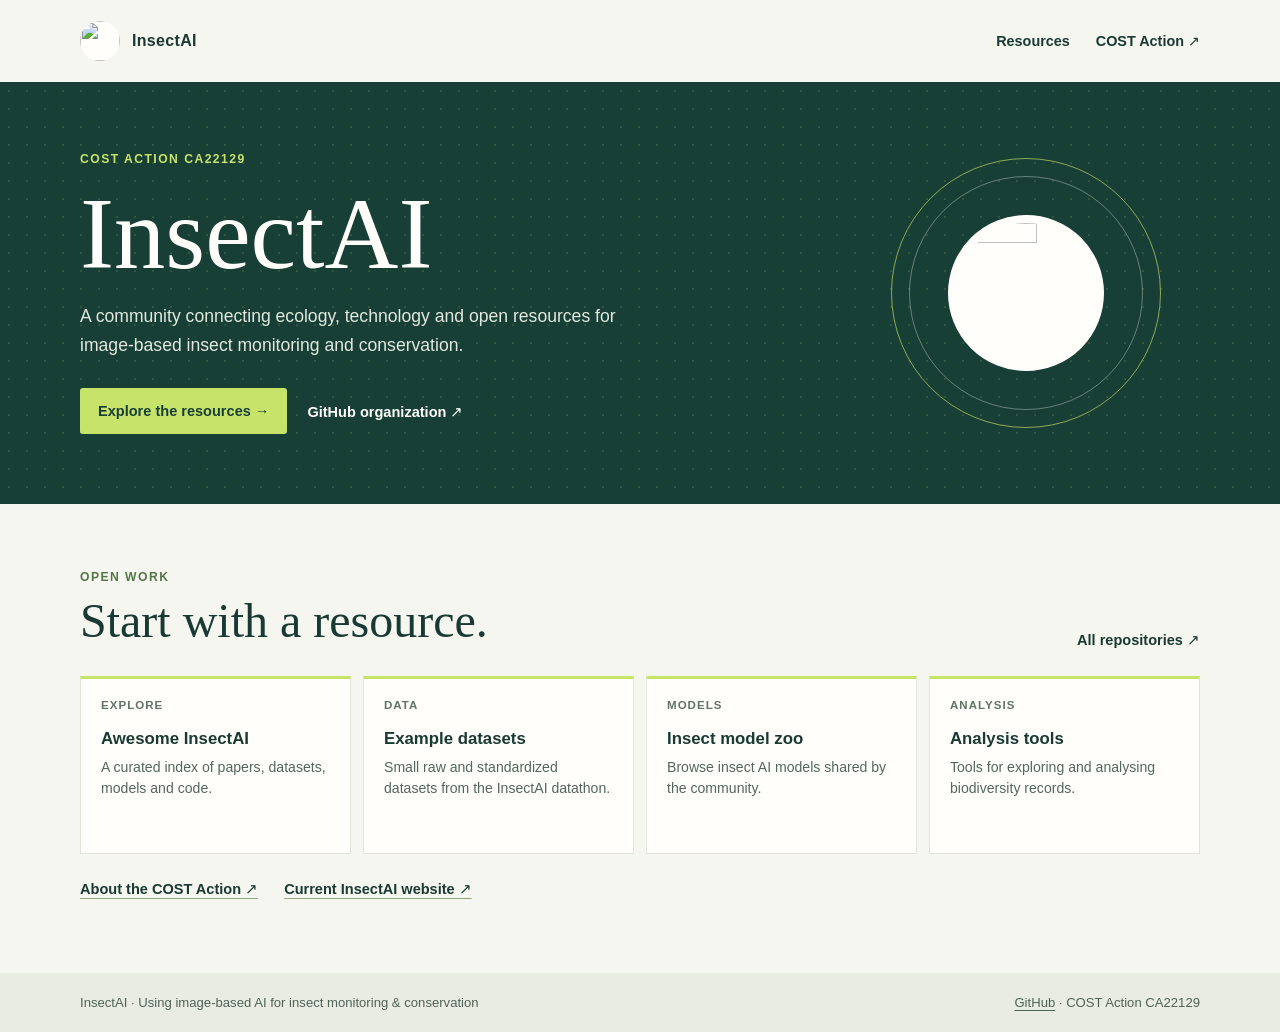
==== index.html @ a0267517 "First commit with basic README and static website" ====
<!doctype html>
<html lang="en">
<head>
  <meta charset="utf-8">
  <meta name="viewport" content="width=device-width, initial-scale=1">
  <meta name="theme-color" content="#173f35">
  <meta name="description" content="InsectAI connects people and open resources for image-based AI in insect monitoring and conservation.">
  <title>InsectAI | AI for insect monitoring</title>
  <link rel="icon" href="https://avatars.githubusercontent.com/u/174048868?s=64&v=4">
  <style>
    :root {
      color-scheme: light;
      --ink: #193a32;
      --forest: #173f35;
      --leaf: #c8e36a;
      --coral: #ef765d;
      --paper: #f5f6ef;
      --white: #fffefa;
      --muted: #53675e;
      font-family: "Avenir Next", Avenir, "Segoe UI", sans-serif;
      font-synthesis: none;
      text-rendering: optimizeLegibility;
    }

    * { box-sizing: border-box; }

    body {
      margin: 0;
      background: var(--paper);
      color: var(--ink);
    }

    a { color: inherit; }

    a:focus-visible {
      outline: 3px solid var(--coral);
      outline-offset: 4px;
    }

    .wrap {
      width: min(1120px, calc(100% - 48px));
      margin-inline: auto;
    }

    .topbar {
      min-height: 82px;
      display: flex;
      align-items: center;
      justify-content: space-between;
      gap: 24px;
    }

    .brand {
      display: inline-flex;
      align-items: center;
      gap: 12px;
      text-decoration: none;
      font-weight: 750;
      letter-spacing: .02em;
    }

    .brand img {
      width: 40px;
      height: 40px;
      object-fit: cover;
      border-radius: 50%;
      background: var(--white);
    }

    .nav-links {
      display: flex;
      align-items: center;
      gap: 26px;
      font-size: .9rem;
      font-weight: 650;
    }

    .nav-links a { text-decoration: none; }
    .nav-links a:hover, .text-link:hover { text-decoration: underline; text-underline-offset: 4px; }

    .hero {
      position: relative;
      overflow: hidden;
      background-color: var(--forest);
      background-image: radial-gradient(rgba(200, 227, 106, .14) .8px, transparent .8px);
      background-size: 18px 18px;
      color: var(--white);
    }

    .hero-inner {
      min-height: 410px;
      display: grid;
      grid-template-columns: minmax(0, 1.35fr) minmax(220px, .65fr);
      align-items: center;
      gap: 48px;
      padding-block: 70px;
    }

    .eyebrow {
      margin: 0 0 18px;
      color: var(--leaf);
      font-size: .76rem;
      font-weight: 750;
      letter-spacing: .12em;
      text-transform: uppercase;
    }

    h1, h2, p { margin-top: 0; }

    h1 {
      max-width: 720px;
      margin-bottom: 18px;
      font-family: Georgia, "Times New Roman", serif;
      font-size: clamp(3.2rem, 8vw, 6.5rem);
      font-weight: 400;
      line-height: .98;
    }

    .hero-copy {
      max-width: 560px;
      margin-bottom: 28px;
      color: #e3e9df;
      font-size: 1.1rem;
      line-height: 1.65;
    }

    .actions {
      display: flex;
      flex-wrap: wrap;
      align-items: center;
      gap: 20px;
    }

    .button {
      display: inline-flex;
      min-height: 46px;
      align-items: center;
      justify-content: center;
      padding: 0 18px;
      background: var(--leaf);
      color: var(--forest);
      font-size: .91rem;
      font-weight: 750;
      text-decoration: none;
      border-radius: 3px;
    }

    .button:hover { background: #d9ef8c; }

    .text-link {
      color: inherit;
      font-size: .91rem;
      font-weight: 700;
      text-decoration: none;
    }

    .hero-mark {
      position: relative;
      display: grid;
      width: min(100%, 270px);
      aspect-ratio: 1;
      place-items: center;
      justify-self: center;
    }

    .hero-mark::before, .hero-mark::after {
      position: absolute;
      display: block;
      content: "";
      border: 1px solid rgba(200, 227, 106, .65);
      border-radius: 50%;
      inset: 0;
    }

    .hero-mark::after { inset: 18px; border-color: rgba(255, 254, 250, .35); }

    .hero-mark img {
      width: 58%;
      aspect-ratio: 1;
      object-fit: cover;
      border: 8px solid var(--white);
      border-radius: 50%;
      background: var(--white);
      z-index: 1;
    }

    .resources { padding-block: 66px 76px; }

    .section-head {
      display: flex;
      justify-content: space-between;
      align-items: end;
      gap: 24px;
      margin-bottom: 28px;
    }

    .section-head .eyebrow { margin-bottom: 10px; color: #547547; }

    h2 {
      margin-bottom: 0;
      font-family: Georgia, "Times New Roman", serif;
      font-size: clamp(2rem, 4vw, 3rem);
      font-weight: 400;
      line-height: 1.12;
    }

    .repo-grid {
      display: grid;
      grid-template-columns: repeat(4, minmax(0, 1fr));
      gap: 12px;
    }

    .repo {
      min-height: 178px;
      display: flex;
      flex-direction: column;
      align-items: flex-start;
      padding: 20px;
      background: var(--white);
      border: 1px solid #dfe5d9;
      border-top: 3px solid var(--leaf);
      text-decoration: none;
      transition: border-color .18s ease, transform .18s ease;
    }

    .repo:hover { transform: translateY(-3px); border-color: #9dad8b; }

    .repo-type {
      margin-bottom: 18px;
      color: #607365;
      font-size: .72rem;
      font-weight: 750;
      letter-spacing: .09em;
      text-transform: uppercase;
    }

    .repo strong { margin-bottom: 8px; font-size: 1.05rem; }

    .repo span:last-child {
      color: var(--muted);
      font-size: .88rem;
      line-height: 1.5;
    }

    .more-resources {
      display: flex;
      flex-wrap: wrap;
      gap: 12px 26px;
      margin-top: 26px;
      font-size: .91rem;
      font-weight: 700;
    }

    .more-resources a { text-decoration-color: #91a27e; text-underline-offset: 4px; }

    footer {
      padding-block: 22px;
      background: #e8ece2;
      color: #506258;
      font-size: .82rem;
    }

    .footer-inner {
      display: flex;
      flex-wrap: wrap;
      justify-content: space-between;
      gap: 10px 24px;
    }

    footer p { margin: 0; }
    footer a { text-underline-offset: 3px; }

    @media (max-width: 800px) {
      .hero-inner { grid-template-columns: minmax(0, 1fr) 190px; gap: 20px; }
      .repo-grid { grid-template-columns: repeat(2, minmax(0, 1fr)); }
    }

    @media (max-width: 580px) {
      .wrap { width: min(100% - 36px, 1120px); }
      .topbar { min-height: 70px; }
      .nav-links { gap: 15px; font-size: .82rem; }
      .nav-links a:first-child { display: none; }
      .hero-inner { min-height: auto; grid-template-columns: 1fr; gap: 32px; padding-block: 54px 48px; }
      .hero-mark { width: 155px; grid-row: 1; justify-self: start; }
      .hero-copy { font-size: 1rem; }
      .resources { padding-block: 50px 56px; }
      .section-head { align-items: flex-start; flex-direction: column; }
      .repo-grid { grid-template-columns: 1fr; }
      .repo { min-height: 142px; }
    }

    @media (prefers-reduced-motion: reduce) {
      *, *::before, *::after { scroll-behavior: auto !important; transition-duration: .01ms !important; }
    }
  </style>
</head>
<body>
  <header class="wrap topbar">
    <a class="brand" href="#top" aria-label="InsectAI home">
      <img src="https://avatars.githubusercontent.com/u/174048868?s=96&v=4" alt="">
      <span>InsectAI</span>
    </a>
    <nav class="nav-links" aria-label="Main navigation">
      <a href="#resources">Resources</a>
      <a href="https://www.cost.eu/actions/CA22129/" target="_blank" rel="noreferrer">COST Action <span aria-hidden="true">↗</span></a>
    </nav>
  </header>

  <main id="top">
    <section class="hero" aria-labelledby="page-title">
      <div class="wrap hero-inner">
        <div>
          <p class="eyebrow">COST Action CA22129</p>
          <h1 id="page-title">InsectAI</h1>
          <p class="hero-copy">A community connecting ecology, technology and open resources for image-based insect monitoring and conservation.</p>
          <div class="actions">
            <a class="button" href="#resources">Explore the resources <span aria-hidden="true">&nbsp;→</span></a>
            <a class="text-link" href="https://github.com/InsectAI-COST-Action" target="_blank" rel="noreferrer">GitHub organization <span aria-hidden="true">↗</span></a>
          </div>
        </div>
        <div class="hero-mark" aria-hidden="true">
          <img src="https://avatars.githubusercontent.com/u/174048868?s=240&v=4" alt="">
        </div>
      </div>
    </section>

    <section class="resources wrap" id="resources" aria-labelledby="resources-title">
      <div class="section-head">
        <div>
          <p class="eyebrow">Open work</p>
          <h2 id="resources-title">Start with a resource.</h2>
        </div>
        <a class="text-link" href="https://github.com/orgs/InsectAI-COST-Action/repositories" target="_blank" rel="noreferrer">All repositories <span aria-hidden="true">↗</span></a>
      </div>

      <div class="repo-grid">
        <a class="repo" href="https://github.com/InsectAI-COST-Action/awesome-insectai" target="_blank" rel="noreferrer">
          <span class="repo-type">Explore</span>
          <strong>Awesome InsectAI</strong>
          <span>A curated index of papers, datasets, models and code.</span>
        </a>
        <a class="repo" href="https://github.com/InsectAI-COST-Action/example-datasets" target="_blank" rel="noreferrer">
          <span class="repo-type">Data</span>
          <strong>Example datasets</strong>
          <span>Small raw and standardized datasets from the InsectAI datathon.</span>
        </a>
        <a class="repo" href="https://github.com/InsectAI-COST-Action/insect-model-zoo" target="_blank" rel="noreferrer">
          <span class="repo-type">Models</span>
          <strong>Insect model zoo</strong>
          <span>Browse insect AI models shared by the community.</span>
        </a>
        <a class="repo" href="https://github.com/InsectAI-COST-Action/AwesomeAnalysisTools" target="_blank" rel="noreferrer">
          <span class="repo-type">Analysis</span>
          <strong>Analysis tools</strong>
          <span>Tools for exploring and analysing biodiversity records.</span>
        </a>
      </div>

      <div class="more-resources">
        <a href="https://www.cost.eu/actions/CA22129/" target="_blank" rel="noreferrer">About the COST Action ↗</a>
        <a href="https://insectai.eu/" target="_blank" rel="noreferrer">Current InsectAI website ↗</a>
      </div>
    </section>
  </main>

  <footer>
    <div class="wrap footer-inner">
      <p>InsectAI · Using image-based AI for insect monitoring &amp; conservation</p>
      <p><a href="https://github.com/InsectAI-COST-Action" target="_blank" rel="noreferrer">GitHub</a> · COST Action CA22129</p>
    </div>
  </footer>
</body>
</html>
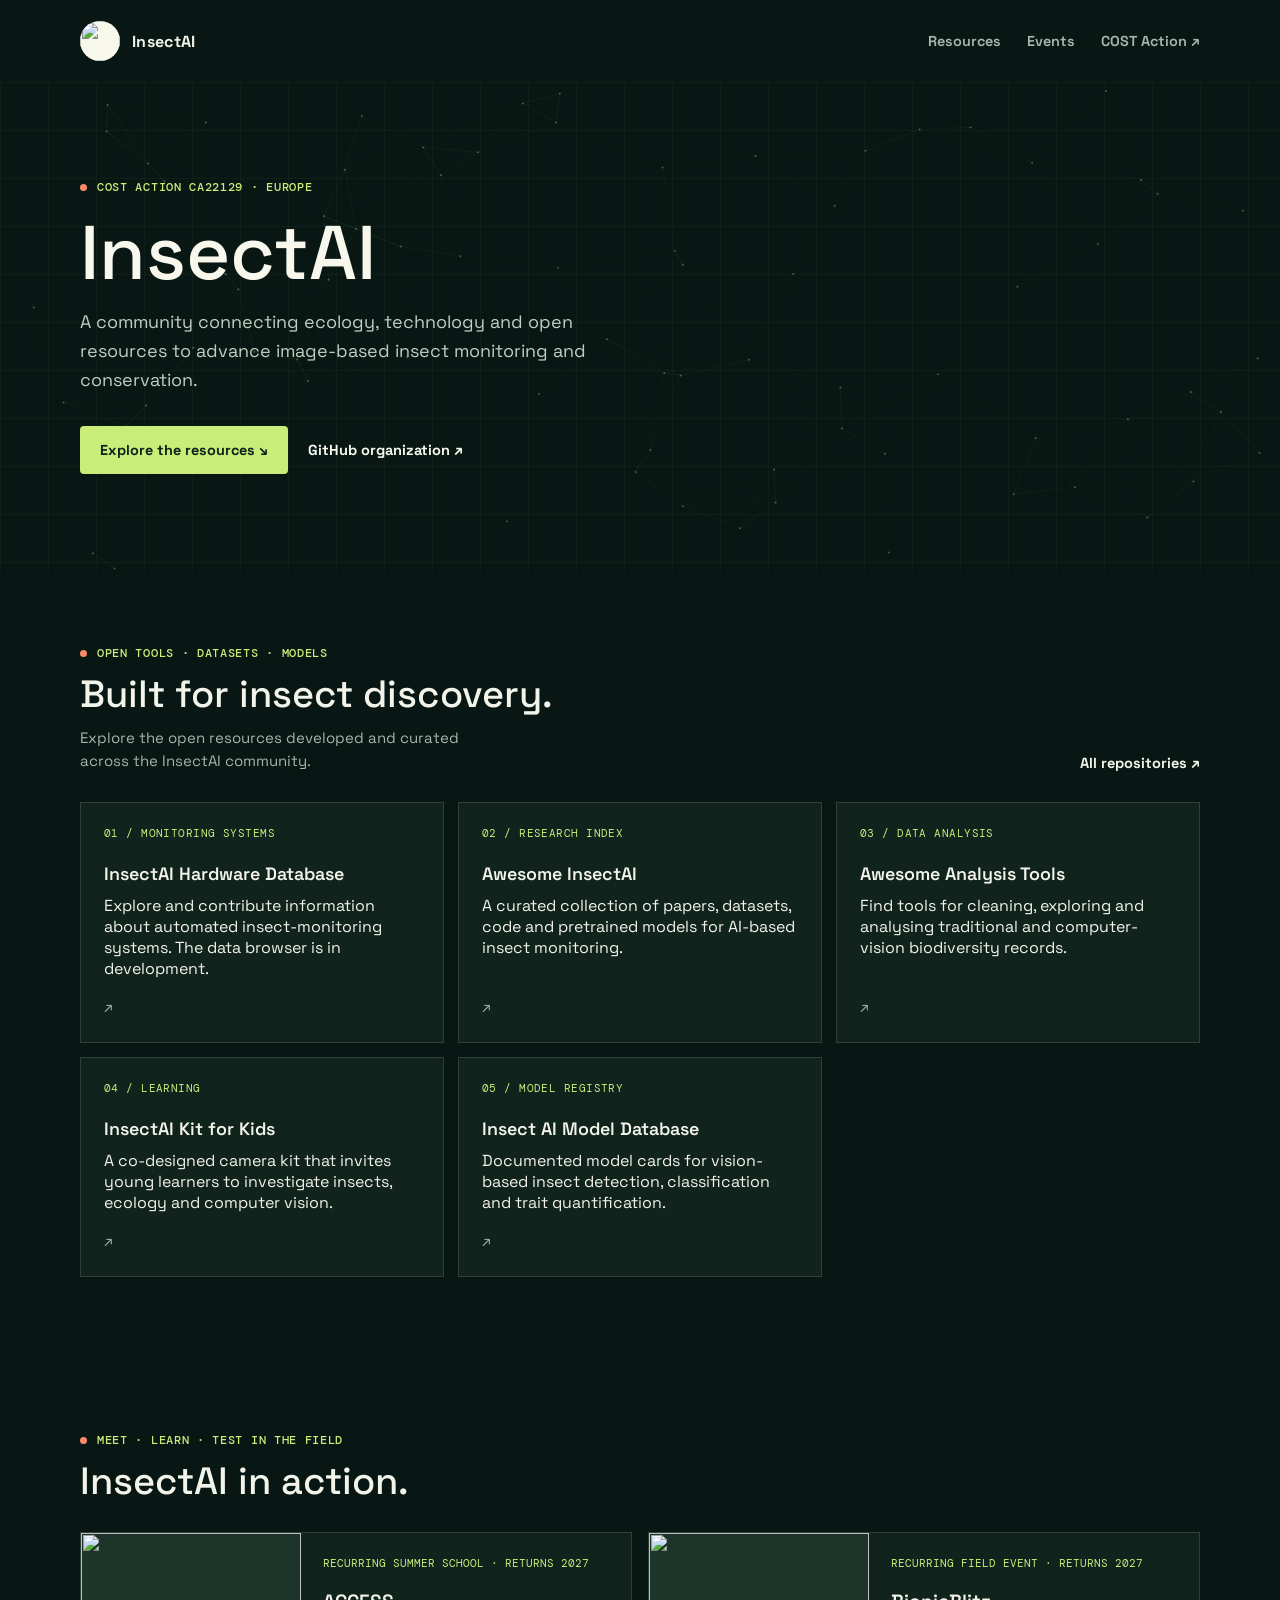
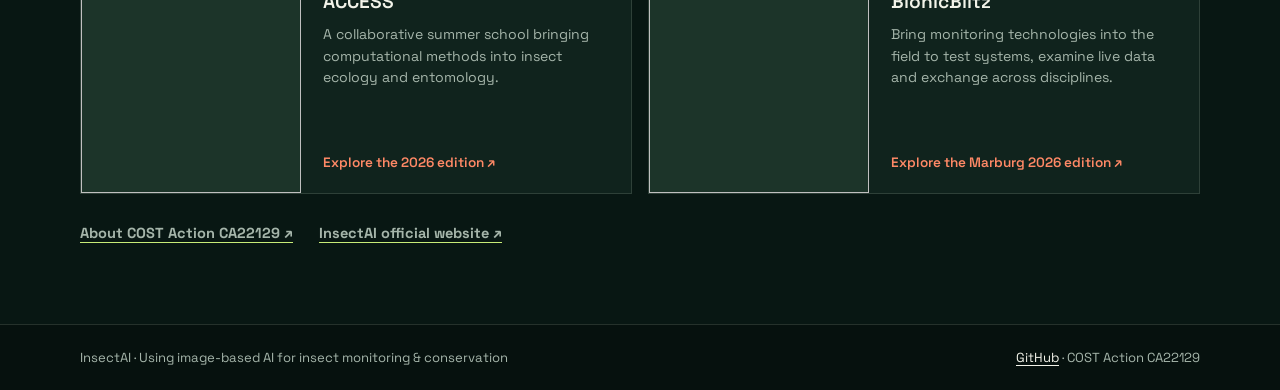
==== commit 7b2fb8a8: "Webpage revamp with darker colour palette" ====
--- a/index.html
+++ b/index.html
@@ -7,17 +7,22 @@
   <meta name="description" content="InsectAI connects people and open resources for image-based AI in insect monitoring and conservation.">
   <title>InsectAI | AI for insect monitoring</title>
   <link rel="icon" href="https://avatars.githubusercontent.com/u/174048868?s=64&v=4">
+  <link rel="preconnect" href="https://fonts.googleapis.com">
+  <link rel="preconnect" href="https://fonts.gstatic.com" crossorigin>
+  <link href="https://fonts.googleapis.com/css2?family=DM+Mono:wght@400;500&family=Space+Grotesk:wght@400;500;600;700&display=swap" rel="stylesheet">
   <style>
     :root {
-      color-scheme: light;
-      --ink: #193a32;
-      --forest: #173f35;
-      --leaf: #c8e36a;
-      --coral: #ef765d;
-      --paper: #f5f6ef;
-      --white: #fffefa;
-      --muted: #53675e;
-      font-family: "Avenir Next", Avenir, "Segoe UI", sans-serif;
+      color-scheme: dark;
+      --ink: #f2f3e9;
+      --forest: #081713;
+      --leaf: #c8ed78;
+      --coral: #ff8966;
+      --paper: #081713;
+      --white: #f8f7ec;
+      --muted: #a5b5aa;
+      --panel: #10231d;
+      --line: rgba(227, 239, 218, .14);
+      font-family: "Space Grotesk", "Avenir Next", sans-serif;
       font-synthesis: none;
       text-rendering: optimizeLegibility;
     }
@@ -43,11 +48,14 @@
     }
 
     .topbar {
+      position: relative;
+      z-index: 2;
       min-height: 82px;
       display: flex;
       align-items: center;
       justify-content: space-between;
       gap: 24px;
+      color: var(--ink);
     }
 
     .brand {
@@ -77,51 +85,72 @@
 
     .nav-links a { text-decoration: none; }
     .nav-links a:hover, .text-link:hover { text-decoration: underline; text-underline-offset: 4px; }
+    .nav-links a { color: var(--muted); }
+    .nav-links a:hover { color: var(--white); }
 
     .hero {
       position: relative;
       overflow: hidden;
       background-color: var(--forest);
-      background-image: radial-gradient(rgba(200, 227, 106, .14) .8px, transparent .8px);
-      background-size: 18px 18px;
+      background-image: linear-gradient(rgba(208, 235, 198, .035) 1px, transparent 1px), linear-gradient(90deg, rgba(208, 235, 198, .035) 1px, transparent 1px);
+      background-size: 48px 48px;
       color: var(--white);
+      isolation: isolate;
+    }
+
+    .field-canvas {
+      position: absolute;
+      inset: 0;
+      z-index: -1;
+      width: 100%;
+      height: 100%;
+      pointer-events: none;
     }
 
     .hero-inner {
-      min-height: 410px;
-      display: grid;
-      grid-template-columns: minmax(0, 1.35fr) minmax(220px, .65fr);
+      min-height: 490px;
+      display: flex;
       align-items: center;
-      gap: 48px;
-      padding-block: 70px;
+      padding-block: 82px;
     }
 
     .eyebrow {
-      margin: 0 0 18px;
+      display: flex;
+      align-items: center;
+      gap: 10px;
+      margin: 0 0 22px;
       color: var(--leaf);
-      font-size: .76rem;
-      font-weight: 750;
-      letter-spacing: .12em;
+      font-family: "DM Mono", monospace;
+      font-size: .72rem;
+      font-weight: 500;
+      letter-spacing: .06em;
       text-transform: uppercase;
+    }
+
+    .eyebrow::before {
+      width: 7px;
+      height: 7px;
+      background: var(--coral);
+      border-radius: 50%;
+      content: "";
     }
 
     h1, h2, p { margin-top: 0; }
 
     h1 {
       max-width: 720px;
-      margin-bottom: 18px;
-      font-family: Georgia, "Times New Roman", serif;
-      font-size: clamp(3.2rem, 8vw, 6.5rem);
-      font-weight: 400;
-      line-height: .98;
+      margin-bottom: 20px;
+      font-size: 76px;
+      font-weight: 500;
+      line-height: .94;
     }
 
     .hero-copy {
       max-width: 560px;
-      margin-bottom: 28px;
-      color: #e3e9df;
-      font-size: 1.1rem;
-      line-height: 1.65;
+      margin-bottom: 32px;
+      color: #c1cec3;
+      font-size: 18px;
+      line-height: 1.6;
     }
 
     .actions {
@@ -133,19 +162,19 @@
 
     .button {
       display: inline-flex;
-      min-height: 46px;
+      min-height: 48px;
       align-items: center;
       justify-content: center;
-      padding: 0 18px;
+      padding: 0 20px;
       background: var(--leaf);
-      color: var(--forest);
-      font-size: .91rem;
-      font-weight: 750;
+      color: #10221a;
+      font-size: .9rem;
+      font-weight: 700;
       text-decoration: none;
-      border-radius: 3px;
-    }
-
-    .button:hover { background: #d9ef8c; }
+      border-radius: 4px;
+    }
+
+    .button:hover { background: #dcf7a0; }
 
     .text-link {
       color: inherit;
@@ -154,109 +183,155 @@
       text-decoration: none;
     }
 
-    .hero-mark {
-      position: relative;
-      display: grid;
-      width: min(100%, 270px);
-      aspect-ratio: 1;
-      place-items: center;
-      justify-self: center;
-    }
-
-    .hero-mark::before, .hero-mark::after {
-      position: absolute;
-      display: block;
-      content: "";
-      border: 1px solid rgba(200, 227, 106, .65);
-      border-radius: 50%;
-      inset: 0;
-    }
-
-    .hero-mark::after { inset: 18px; border-color: rgba(255, 254, 250, .35); }
-
-    .hero-mark img {
-      width: 58%;
-      aspect-ratio: 1;
-      object-fit: cover;
-      border: 8px solid var(--white);
-      border-radius: 50%;
-      background: var(--white);
-      z-index: 1;
-    }
-
-    .resources { padding-block: 66px 76px; }
+    .resources, .events { padding-block: 74px 82px; }
 
     .section-head {
       display: flex;
       justify-content: space-between;
       align-items: end;
       gap: 24px;
-      margin-bottom: 28px;
-    }
-
-    .section-head .eyebrow { margin-bottom: 10px; color: #547547; }
+      margin-bottom: 30px;
+    }
+
+    .section-head .eyebrow { margin-bottom: 12px; color: var(--leaf); }
 
     h2 {
       margin-bottom: 0;
-      font-family: Georgia, "Times New Roman", serif;
-      font-size: clamp(2rem, 4vw, 3rem);
-      font-weight: 400;
+      font-size: 38px;
+      font-weight: 500;
       line-height: 1.12;
+    }
+
+    .section-note {
+      max-width: 430px;
+      margin: 10px 0 0;
+      color: var(--muted);
+      font-size: .94rem;
+      line-height: 1.55;
     }
 
     .repo-grid {
       display: grid;
-      grid-template-columns: repeat(4, minmax(0, 1fr));
-      gap: 12px;
+      grid-template-columns: repeat(3, minmax(0, 1fr));
+      gap: 14px;
     }
 
     .repo {
-      min-height: 178px;
+      min-height: 210px;
       display: flex;
       flex-direction: column;
       align-items: flex-start;
-      padding: 20px;
-      background: var(--white);
-      border: 1px solid #dfe5d9;
-      border-top: 3px solid var(--leaf);
+      padding: 23px;
+      background: var(--panel);
+      border: 1px solid var(--line);
       text-decoration: none;
-      transition: border-color .18s ease, transform .18s ease;
-    }
-
-    .repo:hover { transform: translateY(-3px); border-color: #9dad8b; }
+      transition: border-color .2s ease, background-color .2s ease, transform .2s ease;
+    }
+
+    .repo:hover { transform: translateY(-3px); border-color: rgba(200, 237, 120, .7); background: #142c24; }
 
     .repo-type {
+      margin-bottom: 22px;
+      color: var(--leaf);
+      font-family: "DM Mono", monospace;
+      font-size: .68rem;
+      font-weight: 400;
+      letter-spacing: .04em;
+      text-transform: uppercase;
+    }
+
+    .repo strong { margin-bottom: 10px; font-size: 1.12rem; font-weight: 600; }
+
+    .repo span:last-child {
+      color: var(--muted);
+      font-size: .91rem;
+      line-height: 1.5;
+    }
+
+    .repo-arrow {
+      margin-top: auto;
+      padding-top: 18px;
+      color: var(--coral);
+      font-size: 1.05rem;
+    }
+
+    .event-grid {
+      display: grid;
+      grid-template-columns: repeat(2, minmax(0, 1fr));
+      gap: 16px;
+    }
+
+    .event {
+      min-height: 260px;
+      display: grid;
+      grid-template-columns: minmax(130px, .8fr) minmax(0, 1.2fr);
+      overflow: hidden;
+      background: var(--panel);
+      border: 1px solid var(--line);
+      color: var(--ink);
+      text-decoration: none;
+      transition: border-color .2s ease, transform .2s ease;
+    }
+
+    .event:hover { transform: translateY(-3px); border-color: rgba(200, 237, 120, .7); }
+
+    .event img {
+      width: 100%;
+      height: 100%;
+      min-height: 260px;
+      object-fit: cover;
+      background: #1c3429;
+    }
+
+    .event-copy {
+      display: flex;
+      flex-direction: column;
+      align-items: flex-start;
+      padding: 22px;
+    }
+
+    .event-status {
       margin-bottom: 18px;
-      color: #607365;
-      font-size: .72rem;
-      font-weight: 750;
-      letter-spacing: .09em;
+      color: var(--leaf);
+      font-family: "DM Mono", monospace;
+      font-size: .67rem;
+      line-height: 1.5;
       text-transform: uppercase;
     }
 
-    .repo strong { margin-bottom: 8px; font-size: 1.05rem; }
-
-    .repo span:last-child {
+    .event h3 { margin: 0 0 10px; font-size: 1.2rem; font-weight: 600; }
+
+    .event p {
+      margin-bottom: 16px;
       color: var(--muted);
       font-size: .88rem;
       line-height: 1.5;
     }
 
+    .event-link {
+      margin-top: auto;
+      color: var(--coral);
+      font-size: .85rem;
+      font-weight: 600;
+    }
+
     .more-resources {
       display: flex;
       flex-wrap: wrap;
       gap: 12px 26px;
-      margin-top: 26px;
+      margin-top: 30px;
       font-size: .91rem;
       font-weight: 700;
     }
 
-    .more-resources a { text-decoration-color: #91a27e; text-underline-offset: 4px; }
+    .more-resources a { color: var(--muted); text-decoration-color: var(--leaf); text-underline-offset: 4px; }
+    .more-resources a:hover { color: var(--white); }
 
     footer {
-      padding-block: 22px;
-      background: #e8ece2;
-      color: #506258;
+      padding-block: 24px;
+      background: #06110e;
+      border-top: 1px solid var(--line);
+      color: var(--muted);
       font-size: .82rem;
     }
 
@@ -268,29 +343,40 @@
     }
 
     footer p { margin: 0; }
-    footer a { text-underline-offset: 3px; }
+    footer a { color: var(--ink); text-underline-offset: 3px; }
 
     @media (max-width: 800px) {
-      .hero-inner { grid-template-columns: minmax(0, 1fr) 190px; gap: 20px; }
+      .hero-inner { min-height: 440px; }
       .repo-grid { grid-template-columns: repeat(2, minmax(0, 1fr)); }
+      .event-grid { grid-template-columns: 1fr; }
     }
 
     @media (max-width: 580px) {
       .wrap { width: min(100% - 36px, 1120px); }
       .topbar { min-height: 70px; }
-      .nav-links { gap: 15px; font-size: .82rem; }
-      .nav-links a:first-child { display: none; }
-      .hero-inner { min-height: auto; grid-template-columns: 1fr; gap: 32px; padding-block: 54px 48px; }
-      .hero-mark { width: 155px; grid-row: 1; justify-self: start; }
+      .nav-links { gap: 10px; font-size: .76rem; }
+      .nav-links a { white-space: nowrap; }
+      .hero-inner { min-height: 430px; padding-block: 58px 64px; }
+      h1 { font-size: 54px; }
+      h2 { font-size: 31px; }
       .hero-copy { font-size: 1rem; }
-      .resources { padding-block: 50px 56px; }
+      .resources, .events { padding-block: 54px 60px; }
       .section-head { align-items: flex-start; flex-direction: column; }
       .repo-grid { grid-template-columns: 1fr; }
-      .repo { min-height: 142px; }
+      .repo { min-height: 180px; }
+      .event { grid-template-columns: 1fr; }
+      .event img { height: 190px; min-height: 0; }
+      .event-copy { min-height: 220px; }
+    }
+
+    @media (max-width: 360px) {
+      .topbar { gap: 12px; }
+      .nav-links a:last-child { display: none; }
     }
 
     @media (prefers-reduced-motion: reduce) {
       *, *::before, *::after { scroll-behavior: auto !important; transition-duration: .01ms !important; }
+      .repo:hover, .event:hover { transform: none; }
     }
   </style>
 </head>
@@ -302,63 +388,103 @@
     </a>
     <nav class="nav-links" aria-label="Main navigation">
       <a href="#resources">Resources</a>
+      <a href="#events">Events</a>
       <a href="https://www.cost.eu/actions/CA22129/" target="_blank" rel="noreferrer">COST Action <span aria-hidden="true">↗</span></a>
     </nav>
   </header>
 
   <main id="top">
     <section class="hero" aria-labelledby="page-title">
+      <canvas class="field-canvas" aria-hidden="true"></canvas>
       <div class="wrap hero-inner">
         <div>
-          <p class="eyebrow">COST Action CA22129</p>
+          <p class="eyebrow">COST Action CA22129 · Europe</p>
           <h1 id="page-title">InsectAI</h1>
-          <p class="hero-copy">A community connecting ecology, technology and open resources for image-based insect monitoring and conservation.</p>
+          <p class="hero-copy">A community connecting ecology, technology and open resources to advance image-based insect monitoring and conservation.</p>
           <div class="actions">
-            <a class="button" href="#resources">Explore the resources <span aria-hidden="true">&nbsp;→</span></a>
+            <a class="button" href="#resources">Explore the resources <span aria-hidden="true">&nbsp;↘</span></a>
             <a class="text-link" href="https://github.com/InsectAI-COST-Action" target="_blank" rel="noreferrer">GitHub organization <span aria-hidden="true">↗</span></a>
           </div>
         </div>
-        <div class="hero-mark" aria-hidden="true">
-          <img src="https://avatars.githubusercontent.com/u/174048868?s=240&v=4" alt="">
-        </div>
       </div>
     </section>
 
     <section class="resources wrap" id="resources" aria-labelledby="resources-title">
       <div class="section-head">
         <div>
-          <p class="eyebrow">Open work</p>
-          <h2 id="resources-title">Start with a resource.</h2>
+          <p class="eyebrow">Open tools · datasets · models</p>
+          <h2 id="resources-title">Built for insect discovery.</h2>
+          <p class="section-note">Explore the open resources developed and curated across the InsectAI community.</p>
         </div>
         <a class="text-link" href="https://github.com/orgs/InsectAI-COST-Action/repositories" target="_blank" rel="noreferrer">All repositories <span aria-hidden="true">↗</span></a>
       </div>
 
       <div class="repo-grid">
+        <a class="repo" href="https://github.com/InsectAI-COST-Action/hardware-db" target="_blank" rel="noreferrer">
+          <span class="repo-type">01 / Monitoring systems</span>
+          <strong>InsectAI Hardware Database</strong>
+          <span>Explore and contribute information about automated insect-monitoring systems. The data browser is in development.</span>
+          <span class="repo-arrow" aria-hidden="true">↗</span>
+        </a>
         <a class="repo" href="https://github.com/InsectAI-COST-Action/awesome-insectai" target="_blank" rel="noreferrer">
-          <span class="repo-type">Explore</span>
+          <span class="repo-type">02 / Research index</span>
           <strong>Awesome InsectAI</strong>
-          <span>A curated index of papers, datasets, models and code.</span>
-        </a>
-        <a class="repo" href="https://github.com/InsectAI-COST-Action/example-datasets" target="_blank" rel="noreferrer">
-          <span class="repo-type">Data</span>
-          <strong>Example datasets</strong>
-          <span>Small raw and standardized datasets from the InsectAI datathon.</span>
-        </a>
-        <a class="repo" href="https://github.com/InsectAI-COST-Action/insect-model-zoo" target="_blank" rel="noreferrer">
-          <span class="repo-type">Models</span>
-          <strong>Insect model zoo</strong>
-          <span>Browse insect AI models shared by the community.</span>
+          <span>A curated collection of papers, datasets, code and pretrained models for AI-based insect monitoring.</span>
+          <span class="repo-arrow" aria-hidden="true">↗</span>
         </a>
         <a class="repo" href="https://github.com/InsectAI-COST-Action/AwesomeAnalysisTools" target="_blank" rel="noreferrer">
-          <span class="repo-type">Analysis</span>
-          <strong>Analysis tools</strong>
-          <span>Tools for exploring and analysing biodiversity records.</span>
+          <span class="repo-type">03 / Data analysis</span>
+          <strong>Awesome Analysis Tools</strong>
+          <span>Find tools for cleaning, exploring and analysing traditional and computer-vision biodiversity records.</span>
+          <span class="repo-arrow" aria-hidden="true">↗</span>
+        </a>
+        <a class="repo" href="https://github.com/InsectAI-COST-Action/kit-for-kids" target="_blank" rel="noreferrer">
+          <span class="repo-type">04 / Learning</span>
+          <strong>InsectAI Kit for Kids</strong>
+          <span>A co-designed camera kit that invites young learners to investigate insects, ecology and computer vision.</span>
+          <span class="repo-arrow" aria-hidden="true">↗</span>
+        </a>
+        <a class="repo" href="https://github.com/InsectAI-COST-Action/model-db" target="_blank" rel="noreferrer">
+          <span class="repo-type">05 / Model registry</span>
+          <strong>Insect AI Model Database</strong>
+          <span>Documented model cards for vision-based insect detection, classification and trait quantification.</span>
+          <span class="repo-arrow" aria-hidden="true">↗</span>
         </a>
       </div>
+    </section>
+
+    <section class="events wrap" id="events" aria-labelledby="events-title">
+      <div class="section-head">
+        <div>
+          <p class="eyebrow">Meet · learn · test in the field</p>
+          <h2 id="events-title">InsectAI in action.</h2>
+        </div>
+      </div>
+
+      <div class="event-grid">
+        <a class="event" href="https://darsa.info/ACCESS-2026/" target="_blank" rel="noreferrer">
+          <img src="https://insectai.eu/wp-content/uploads/2026/03/Feature-image-ACCESS-26-copy-1600x1080.jpg" alt="" loading="lazy" decoding="async">
+          <span class="event-copy">
+            <span class="event-status">Recurring summer school · Returns 2027</span>
+            <h3>ACCESS</h3>
+            <p>A collaborative summer school bringing computational methods into insect ecology and entomology.</p>
+            <span class="event-link">Explore the 2026 edition ↗</span>
+          </span>
+        </a>
+        <a class="event" href="https://insectai.eu/bionicblitz/" target="_blank" rel="noreferrer">
+          <img src="https://insectai.eu/wp-content/uploads/2026/02/BionicBlitz-feature-image.jpg" alt="" loading="lazy" decoding="async">
+          <span class="event-copy">
+            <span class="event-status">Recurring field event · Returns 2027</span>
+            <h3>BionicBlitz</h3>
+            <p>Bring monitoring technologies into the field to test systems, examine live data and exchange across disciplines.</p>
+            <span class="event-link">Explore the Marburg 2026 edition ↗</span>
+          </span>
+        </a>
+      </div>
 
       <div class="more-resources">
-        <a href="https://www.cost.eu/actions/CA22129/" target="_blank" rel="noreferrer">About the COST Action ↗</a>
-        <a href="https://insectai.eu/" target="_blank" rel="noreferrer">Current InsectAI website ↗</a>
+        <a href="https://www.cost.eu/actions/CA22129/" target="_blank" rel="noreferrer">About COST Action CA22129 ↗</a>
+        <a href="https://insectai.eu/" target="_blank" rel="noreferrer">InsectAI official website ↗</a>
       </div>
     </section>
   </main>
@@ -369,5 +495,107 @@
       <p><a href="https://github.com/InsectAI-COST-Action" target="_blank" rel="noreferrer">GitHub</a> · COST Action CA22129</p>
     </div>
   </footer>
+  <script>
+    (() => {
+      const hero = document.querySelector(".hero");
+      const canvas = document.querySelector(".field-canvas");
+      const context = canvas.getContext("2d");
+      const reducedMotion = window.matchMedia("(prefers-reduced-motion: reduce)");
+      const finePointer = window.matchMedia("(hover: hover) and (pointer: fine)");
+
+      if (!context || reducedMotion.matches || !finePointer.matches) return;
+
+      let width = 0;
+      let height = 0;
+      let scale = 1;
+      let points = [];
+      let frame = 0;
+      let previousTime = 0;
+      const pointer = { x: -1000, y: -1000, targetX: -1000, targetY: -1000 };
+
+      const resize = () => {
+        const bounds = hero.getBoundingClientRect();
+        width = bounds.width;
+        height = bounds.height;
+        scale = Math.min(window.devicePixelRatio || 1, 1.5);
+        canvas.width = Math.round(width * scale);
+        canvas.height = Math.round(height * scale);
+        context.setTransform(scale, 0, 0, scale, 0, 0);
+        const count = Math.max(24, Math.min(76, Math.round(width / 17)));
+        points = Array.from({ length: count }, () => ({
+          x: Math.random() * width,
+          y: Math.random() * height,
+          vx: (Math.random() - .5) * .22,
+          vy: (Math.random() - .5) * .18
+        }));
+      };
+
+      const draw = (time) => {
+        if (document.hidden) {
+          frame = 0;
+          return;
+        }
+        frame = requestAnimationFrame(draw);
+        if (time - previousTime < 32) return;
+        const step = Math.min((time - previousTime) / 16, 2);
+        previousTime = time;
+        pointer.x += (pointer.targetX - pointer.x) * .08;
+        pointer.y += (pointer.targetY - pointer.y) * .08;
+        context.clearRect(0, 0, width, height);
+
+        points.forEach((point, index) => {
+          point.x += point.vx * step;
+          point.y += point.vy * step;
+          if (point.x < 0 || point.x > width) point.vx *= -1;
+          if (point.y < 0 || point.y > height) point.vy *= -1;
+          const dx = point.x - pointer.x;
+          const dy = point.y - pointer.y;
+          const influence = Math.max(0, 1 - Math.hypot(dx, dy) / 190);
+          const x = point.x + dx * influence * .1;
+          const y = point.y + dy * influence * .1;
+
+          for (let next = index + 1; next < points.length; next++) {
+            const other = points[next];
+            const distance = Math.hypot(x - other.x, y - other.y);
+            if (distance > 132) continue;
+            const nearPointer = Math.max(0, 1 - Math.hypot(other.x - pointer.x, other.y - pointer.y) / 190);
+            context.strokeStyle = `rgba(200, 237, 120, ${.11 * (1 - distance / 132) + nearPointer * .19})`;
+            context.lineWidth = .7;
+            context.beginPath();
+            context.moveTo(x, y);
+            context.lineTo(other.x, other.y);
+            context.stroke();
+          }
+
+          context.fillStyle = `rgba(227, 242, 195, ${.3 + influence * .65})`;
+          context.beginPath();
+          context.arc(x, y, 1 + influence * 1.1, 0, Math.PI * 2);
+          context.fill();
+        });
+      };
+
+      hero.addEventListener("pointermove", (event) => {
+        const bounds = hero.getBoundingClientRect();
+        pointer.targetX = event.clientX - bounds.left;
+        pointer.targetY = event.clientY - bounds.top;
+      }, { passive: true });
+      hero.addEventListener("pointerleave", () => {
+        pointer.targetX = -1000;
+        pointer.targetY = -1000;
+      });
+      document.addEventListener("visibilitychange", () => {
+        if (document.hidden) {
+          cancelAnimationFrame(frame);
+          frame = 0;
+        } else if (!frame) {
+          previousTime = 0;
+          frame = requestAnimationFrame(draw);
+        }
+      });
+      window.addEventListener("resize", resize, { passive: true });
+      resize();
+      frame = requestAnimationFrame(draw);
+    })();
+  </script>
 </body>
 </html>
